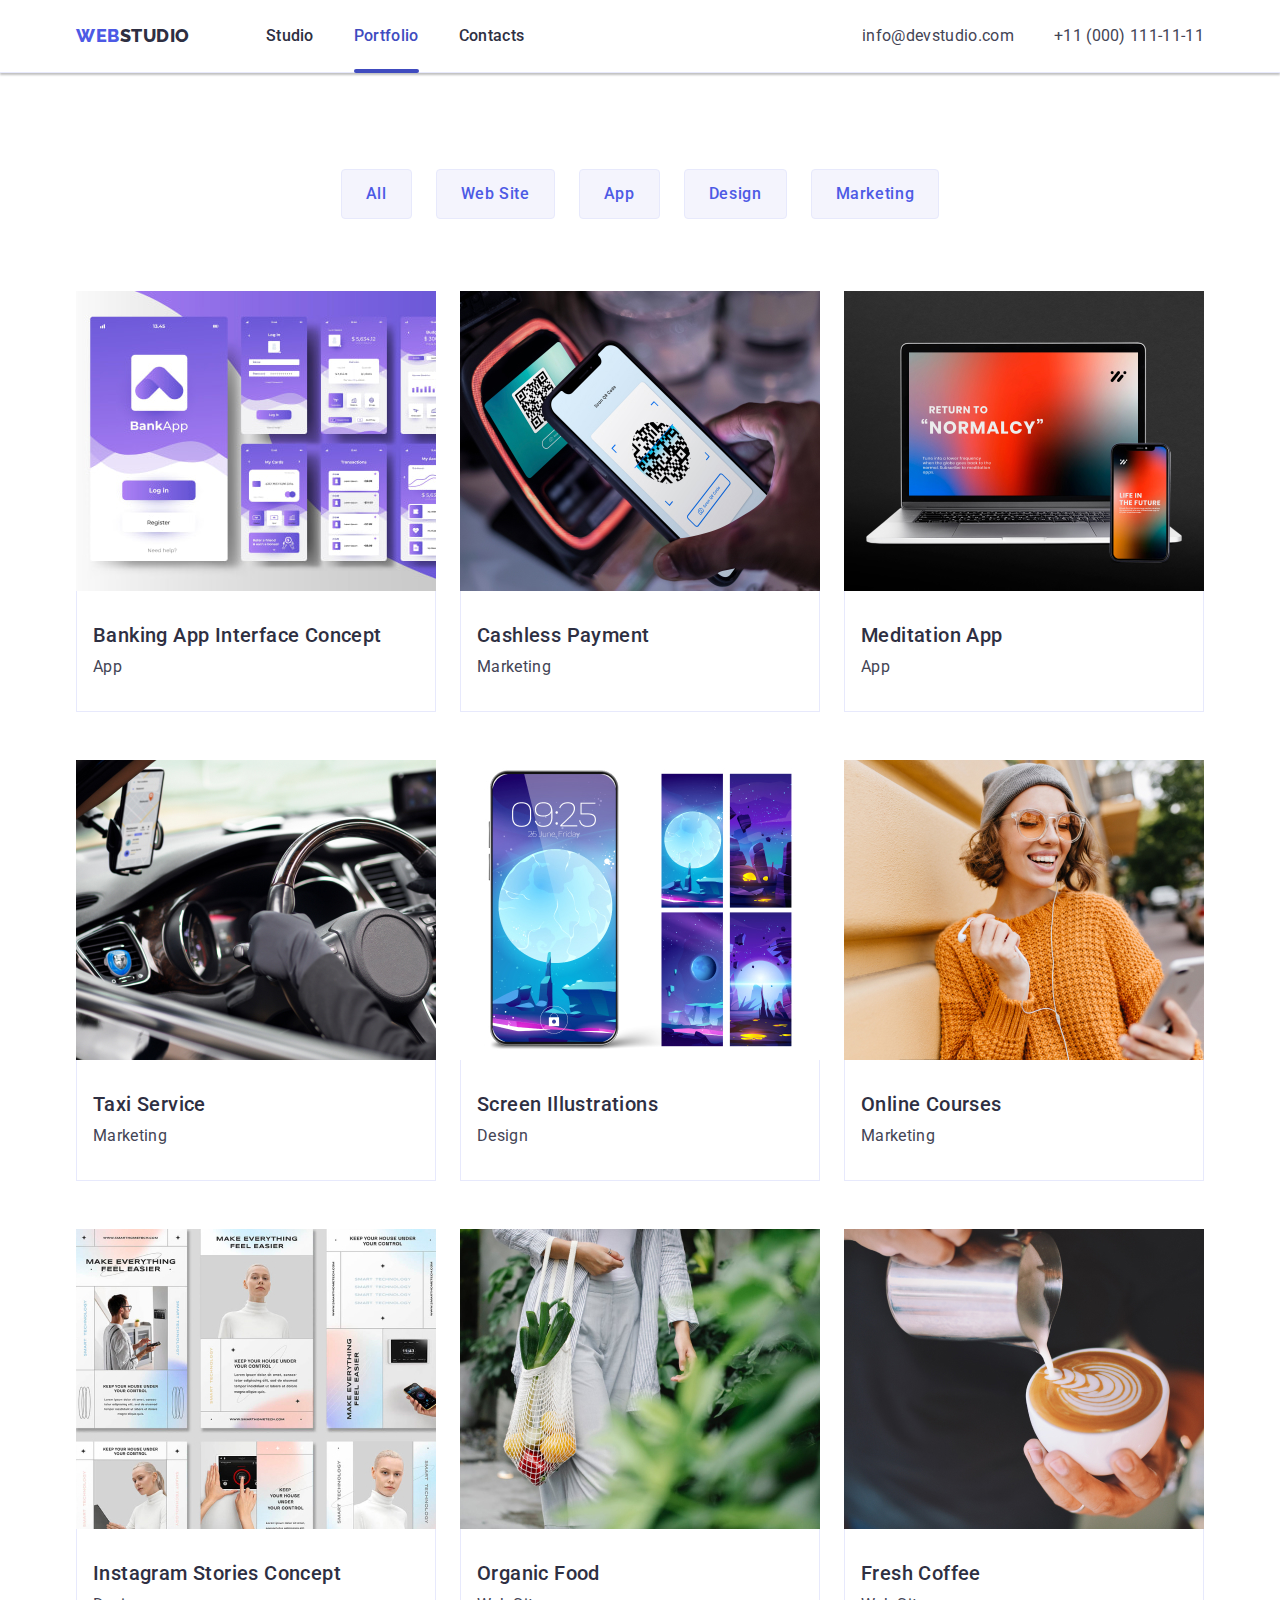
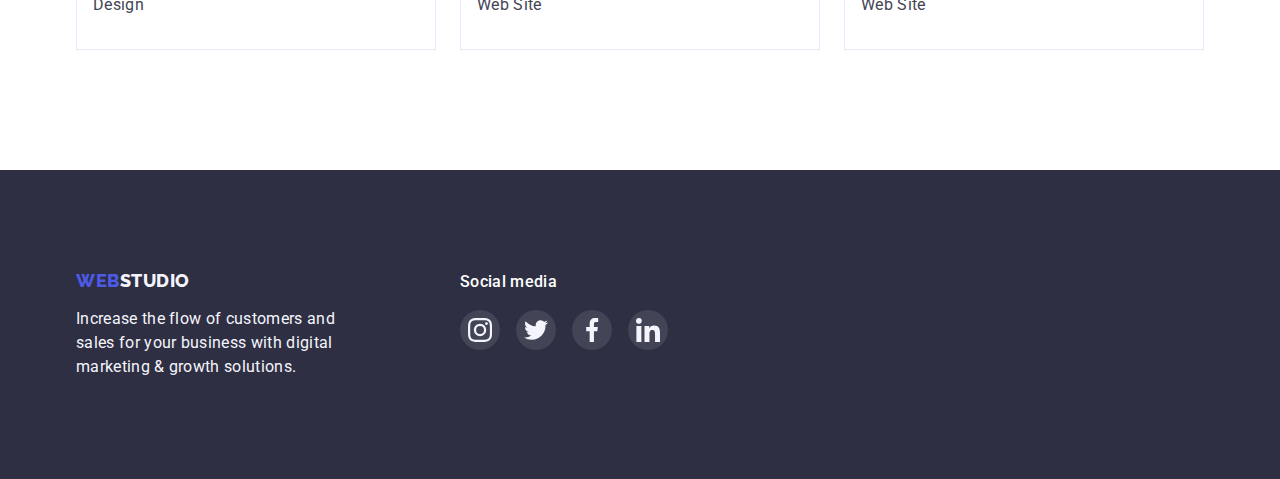
==== portfolio.html @ aee4870f "Initial commit" ====
<!DOCTYPE html>
<html lang="en">
  <head>
    <meta charset="UTF-8" />
    <meta http-equiv="X-UA-Compatible" content="IE=edge" />
    <meta name="viewport" content="width=device-width, initial-scale=1.0" />
    <title>WebStudio</title>

    <link rel="preconnect" href="https://fonts.googleapis.com" />
    <link rel="preconnect" href="https://fonts.gstatic.com" crossorigin />
    <link
      href="https://fonts.googleapis.com/css2?family=Raleway:wght@800&family=Roboto:wght@400;500;700;900&display=swap"
      rel="stylesheet"
    />

    <link
      rel="stylesheet"
      href="https://cdnjs.cloudflare.com/ajax/libs/modern-normalize/1.1.0/modern-normalize.css"
      integrity="sha512-Y0MM+V6ymRKN2zStTqzQ227DWhhp4Mzdo6gnlRnuaNCbc+YN/ZH0sBCLTM4M0oSy9c9VKiCvd4Jk44aCLrNS5Q=="
      crossorigin="anonymous"
      referrerpolicy="no-referrer"
    />

    <link rel="stylesheet" href="./css/styles.css" />
  </head>
  <body class="body">
    <header class="header">
      <div class="container header-container">
        <nav class="header-nav">
          <a class="logo link" href="./index.html">
            Web<span class="logo-span">Studio</span></a
          >
          <ul class="header-nav-list list">
            <li class="header-nav-items">
              <a class="header-nav-link link-items" href="./index.html"
                >Studio</a
              >
            </li>
            <li class="header-nav-items">
              <a
                class="header-nav-link link-items active-menu"
                href="./portfolio.html"
                >Portfolio</a
              >
            </li>
            <li class="header-nav-items">
              <a class="header-nav-link link-items" href="">Contacts</a>
            </li>
          </ul>
        </nav>
        <address class="header-contact">
          <ul class="header-contact-list list">
            <li class="header-contact-item">
              <a
                class="header-contact-link link-items"
                href="mailto:info@devstudio.com"
                >info@devstudio.com</a
              >
            </li>
            <li class="header-contact-item">
              <a class="header-contact-link link-items" href="tel:+110001111111"
                >+11 (000) 111-11-11</a
              >
            </li>
          </ul>
        </address>
      </div>
    </header>

    <!-- Filter or menu-->

    <main>
      <section class="portfolio">
        <div class="container">
          <h1 class="visually-hidden">Portfolio</h1>
          <ul class="buttons-list list">
            <li>
              <button class="buttons-list-name button" type="button">
                All
              </button>
            </li>
            <li>
              <button class="buttons-list-name button" type="button">
                Web Site
              </button>
            </li>
            <li>
              <button class="buttons-list-name button" type="button">
                App
              </button>
            </li>
            <li>
              <button class="buttons-list-name button" type="button">
                Design
              </button>
            </li>
            <li>
              <button class="buttons-list-name button" type="button">
                Marketing
              </button>
            </li>
          </ul>

          <!-- Images Menu-->

          <ul class="works-list list">
            <li class="works-items">
              <a href="" class="works-link link">
                <div class="works-image-box">
                  <img
                    class="works-images"
                    src="./images/banking-app.jpg"
                    alt="Banking App Interface Concept"
                  />
                  <p class="works-images-text">
                    14 Stylish and User-Friendly App Design Concepts · Task
                    Manager App · Calorie Tracker App · Exotic Fruit Ecommerce
                    App · Cloud Storage App
                  </p>
                </div>
                <div class="works-content-text">
                  <h2 class="works-image-name">
                    Banking App Interface Concept
                  </h2>
                  <p class="works-image-content">App</p>
                </div>
              </a>
            </li>
            <li class="works-items">
              <a href="" class="works-link link">
                <div class="works-image-box">
                  <img
                    class="works-images"
                    src="./images/scan-qrc.jpg"
                    alt="Cashless Payment"
                  />
                  <p class="works-images-text">
                    14 Stylish and User-Friendly App Design Concepts · Task
                    Manager App · Calorie Tracker App · Exotic Fruit Ecommerce
                    App · Cloud Storage App
                  </p>
                </div>
                <div class="works-content-text">
                  <h2 class="works-image-name">Cashless Payment</h2>
                  <p class="works-image-content">Marketing</p>
                </div>
              </a>
            </li>
            <li class="works-items">
              <a href="" class="works-link link">
                <div class="works-image-box">
                  <img
                    class="works-images"
                    src="./images/medit-app.jpg"
                    alt="Meditation App"
                  />
                  <p class="works-images-text">
                    14 Stylish and User-Friendly App Design Concepts · Task
                    Manager App · Calorie Tracker App · Exotic Fruit Ecommerce
                    App · Cloud Storage App
                  </p>
                </div>
                <div class="works-content-text">
                  <h2 class="works-image-name">Meditation App</h2>
                  <p class="works-image-content">App</p>
                </div>
              </a>
            </li>
            <li class="works-items">
              <a href="" class="works-link link">
                <div class="works-image-box">
                  <img
                    class="works-images"
                    src="./images/taxi-service.jpg"
                    alt="Taxi Service"
                  />
                  <p class="works-images-text">
                    14 Stylish and User-Friendly App Design Concepts · Task
                    Manager App · Calorie Tracker App · Exotic Fruit Ecommerce
                    App · Cloud Storage App
                  </p>
                </div>
                <div class="works-content-text">
                  <h2 class="works-image-name">Taxi Service</h2>
                  <p class="works-image-content">Marketing</p>
                </div>
              </a>
            </li>
            <li class="works-items">
              <a href="" class="works-link link">
                <div class="works-image-box">
                  <img
                    class="works-images"
                    src="./images/scr-illust.jpg"
                    alt="Screen Illustrations"
                  />
                  <p class="works-images-text">
                    14 Stylish and User-Friendly App Design Concepts · Task
                    Manager App · Calorie Tracker App · Exotic Fruit Ecommerce
                    App · Cloud Storage App
                  </p>
                </div>
                <div class="works-content-text">
                  <h2 class="works-image-name">Screen Illustrations</h2>
                  <p class="works-image-content">Design</p>
                </div>
              </a>
            </li>
            <li class="works-items">
              <a href="" class="works-link link">
                <div class="works-image-box">
                  <img
                    class="works-images"
                    src="./images/online-cour.jpg"
                    alt="Online Courses"
                  />
                  <p class="works-images-text">
                    14 Stylish and User-Friendly App Design Concepts · Task
                    Manager App · Calorie Tracker App · Exotic Fruit Ecommerce
                    App · Cloud Storage App
                  </p>
                </div>
                <div class="works-content-text">
                  <h2 class="works-image-name">Online Courses</h2>
                  <p class="works-image-content">Marketing</p>
                </div>
              </a>
            </li>
            <li class="works-items">
              <a href="" class="works-link link">
                <div class="works-image-box">
                  <img
                    class="works-images"
                    src="./images/instagram.jpg"
                    alt="Instagram Stories Concept"
                  />
                  <p class="works-images-text">
                    14 Stylish and User-Friendly App Design Concepts · Task
                    Manager App · Calorie Tracker App · Exotic Fruit Ecommerce
                    App · Cloud Storage App
                  </p>
                </div>
                <div class="works-content-text">
                  <h2 class="works-image-name">Instagram Stories Concept</h2>
                  <p class="works-image-content">Design</p>
                </div>
              </a>
            </li>
            <li class="works-items">
              <a href="" class="works-link link">
                <div class="works-image-box">
                  <img
                    class="works-images"
                    src="./images/food.jpg"
                    alt="Organic Food"
                  />
                  <p class="works-images-text">
                    14 Stylish and User-Friendly App Design Concepts · Task
                    Manager App · Calorie Tracker App · Exotic Fruit Ecommerce
                    App · Cloud Storage App
                  </p>
                </div>
                <div class="works-content-text">
                  <h2 class="works-image-name">Organic Food</h2>
                  <p class="works-image-content">Web Site</p>
                </div>
              </a>
            </li>
            <li class="works-items">
              <a href="" class="works-link link">
                <div class="works-image-box">
                  <img
                    class="works-images"
                    src="./images/coffee.jpg"
                    alt="Fresh Coffee"
                  />
                  <p class="works-images-text">
                    14 Stylish and User-Friendly App Design Concepts · Task
                    Manager App · Calorie Tracker App · Exotic Fruit Ecommerce
                    App · Cloud Storage App
                  </p>
                </div>
                <div class="works-content-text">
                  <h2 class="works-image-name">Fresh Coffee</h2>
                  <p class="works-image-content">Web Site</p>
                </div>
              </a>
            </li>
          </ul>
        </div>
      </section>
    </main>

    <!-- Footer -->

    <footer class="footer">
      <div class="container footer-container">
        <div class="footer-leftside">
          <a class="logo-footer link" href="./index.html"
            >Web<span class="footer-span">Studio</span></a
          >
          <p class="footer-content">
            Increase the flow of customers and sales for your business with
            digital marketing & growth solutions.
          </p>
        </div>
        <div class="footer-wrap">
          <p class="footer-wrap-name">Social media</p>
          <ul class="footer-soc-list list">
            <li class="footer-soc-item">
              <a href="" class="footer-soc-link link">
                <svg class="footer-soc-icon" widht="24" height="24">
                  <use href="./images/icons.svg#icon-instagram"></use>
                </svg>
              </a>
            </li>
            <li class="footer-soc-item">
              <a href="" class="footer-soc-link link">
                <svg class="footer-soc-icon" widht="24" height="24">
                  <use href="./images/icons.svg#icon-twitter"></use>
                </svg>
              </a>
            </li>
            <li class="footer-soc-item">
              <a href="" class="footer-soc-link link">
                <svg class="footer-soc-icon" widht="24" height="24">
                  <use href="./images/icons.svg#icon-facebook"></use>
                </svg>
              </a>
            </li>
            <li class="footer-soc-item">
              <a href="" class="footer-soc-link link">
                <svg class="footer-soc-icon" widht="24" height="24">
                  <use href="./images/icons.svg#icon-linkedin"></use>
                </svg>
              </a>
            </li>
          </ul>
        </div>
      </div>
    </footer>
  </body>
</html>
---- css/styles.css ----
:root {
  --navy-blue: #2e2f42;
  --slate: #434455;
  --light-slate: #8e8f99;
  --white: #ffffff;
  --cornflower: #e7e9fc;
  --iris: #4d5ae5;
  --ocean: #404bbf;
  --cloud: #f4f4fd;
  --green: #31d0aa;
}

p,
h1,
h2,
h3,
h4,
h5,
h6 {
  margin: 0;
}

ul {
  margin: 0;
  padding-left: 0;
}

img {
  display: block;
}

body {
  font-family: "Roboto", sans-serif;
  color: var(--slate);
  background-color: var(--white);
}

.button {
  cursor: pointer;
}

.link,
.link-items {
  text-decoration: none;
}

.link-items:hover,
.link-items:focus {
  color: var(--ocean);
}

.list {
  list-style: none;
}

.container {
  width: 1158px;
  padding-left: 15px;
  padding-right: 15px;
  margin: 0 auto;
}

.section {
  padding-bottom: 120px;
  padding-top: 120px;
}

.visually-hidden {
  position: absolute;
  width: 1px;
  height: 1px;
  margin: -1px;
  border: 0;
  padding: 0;
  white-space: nowrap;
  clip-path: inset(100%);
  clip: rect(0 0 0 0);
  overflow: hidden;
}

/*-------------------------- Header --------------------------*/

.header {
  padding-top: 24px;
  padding-bottom: 24px;
  border-bottom: 1px solid var(--cornflower);
  box-shadow: 0px 2px 2px rgba(0, 0, 0, 0.25);
}

.header-container {
  display: flex;
}

.header-nav {
  display: flex;
  align-items: center;
  margin-right: auto;
}

.logo {
  font-family: "Raleway", sans-serif;
  font-weight: 800;
  font-size: 18px;
  line-height: 1.17;
  letter-spacing: 0.03em;
  text-transform: uppercase;
  color: var(--iris);
}

.logo-span {
  color: var(--navy-blue);
}

.header-nav-list {
  display: flex;
  gap: 40px;
  margin-left: 76px;
}

/* .header-nav-items {
} */

.header-nav-link {
  font-weight: 500;
  font-size: 16px;
  line-height: 1.5;
  letter-spacing: 0.02em;
  color: var(--navy-blue);
  transition: color 250ms cubic-bezier(0.4, 0, 0.2, 1);
}

.active-menu {
  position: relative;
  color: var(--ocean);
}
.active-menu::after {
  position: absolute;
  content: "";
  display: block;
  background-color: var(--ocean);
  width: 100%;
  height: 4px;
  bottom: -28px;
  border-radius: 2px;
}

.header-contact {
  font-style: normal;
}

.header-contact-list {
  display: flex;
  align-items: center;
  gap: 40px;
}

/* .header-contact-item {
} */

.header-contact-link {
  font-size: 16px;
  line-height: 1.5;
  letter-spacing: 0.02em;
  color: var(--slate);
  transition: color 250ms cubic-bezier(0.4, 0, 0.2, 1);
}

/*-------------------------- Hero image --------------------------*/

.hero {
  max-width: 1440px;
  text-align: center;
  background-color: var(--navy-blue);
  background-image: linear-gradient(
      rgba(46, 47, 66, 0.7),
      rgba(46, 47, 66, 0.7)
    ),
    url(../images/hero-page.jpg);
  background-position: center;
  background-repeat: no-repeat;
  background-size: cover;
  padding: 188px 0;
  margin: auto;
}

/* .hero-container {

} */

.hero-title {
  width: 496px;
  font-weight: 700;
  font-size: 56px;
  line-height: 1.07;
  text-align: center;
  letter-spacing: 0.02em;
  color: var(--white);
  margin: auto;
}
.hero-button {
  font-family: "Roboto", sans-serif;
  width: 169px;
  height: 56px;
  background-color: var(--iris);
  box-shadow: 0px 4px 4px rgba(0, 0, 0, 0.15);
  border-radius: 4px;
  margin-top: 48px;
  border: none;
  font-weight: 500;
  font-size: 16px;
  line-height: 1.5;
  letter-spacing: 0.04em;
  color: var(--white);
  transition: background-color 250ms cubic-bezier(0.4, 0, 0.2, 1),
    box-shadow 250ms cubic-bezier(0.4, 0, 0.2, 1);
}

.hero-button:focus,
.hero-button:hover {
  background-color: var(--ocean);
}

/*-------------------------- Technology list --------------------------*/

/* .technology {
} */

/* .technology-title{
 } */

.technology-block-icon {
  height: 112px;
  background-color: var(--cloud);
  display: flex;
  align-items: center;
  justify-content: center;
  margin-bottom: 8px;
}

/* .technology-icon {
} */

.technology-list {
  display: flex;
  align-items: center;
  gap: 24px;
}

.technology-list-items {
  width: calc((100% - 72px) / 4);
}
.technology-items-name {
  font-weight: 500;
  font-size: 20px;
  line-height: 1.2;
  letter-spacing: 0.02em;
  color: var(--navy-blue);
  margin-bottom: 8px;
}
.technology-items-content {
  font-size: 16px;
  line-height: 1.5;
  letter-spacing: 0.02em;
  color: var(--slate);
}

/*-------------------------- Product list ---------------------------*/

.product {
  padding-top: 0;
}

.product-title {
  font-weight: 700;
  font-size: 36px;
  line-height: 1.11;
  text-align: center;
  letter-spacing: 0.02em;
  text-transform: capitalize;
  color: var(--navy-blue);
  margin-bottom: 72px;
}

.product-list {
  display: flex;
  align-items: center;
  gap: 24px;
}

/* .product-list-items {
} */

/* .product-images {
} */

/*-------------------------- Team --------------------------*/

.team {
  background: var(--cloud);
}
.team-title {
  font-weight: 700;
  font-size: 36px;
  line-height: 1.11;
  text-align: center;
  letter-spacing: 0.02em;
  text-transform: capitalize;
  color: var(--navy-blue);
  margin-bottom: 72px;
}

.team-list {
  display: flex;
  gap: 24px;
}

.team-list-items {
  background: var(--white);
  box-shadow: 0px 1px 6px rgba(46, 47, 66, 0.08),
    0px 1px 1px rgba(46, 47, 66, 0.16), 0px 2px 1px rgba(46, 47, 66, 0.08);
  border-radius: 0px 0px 4px 4px;
  width: calc((100% - 72px) / 4);
  padding-bottom: 32px;
}

.team-item-photo {
  width: 264px;
  height: 260px;
  margin-bottom: 32px;
}

/* .team-item-wrap {
} */

.team-person-name {
  font-weight: 500;
  font-size: 20px;
  line-height: 1.2;
  text-align: center;
  letter-spacing: 0.02em;
  color: var(--navy-blue);
  margin-bottom: 8px;
}

.team-person-job {
  font-weight: 400;
  font-size: 16px;
  line-height: 1.5;
  text-align: center;
  letter-spacing: 0.02em;
  color: var(--slate);
  margin-bottom: 8px;
}

.team-soc-list {
  display: flex;
  justify-content: center;
  gap: 24px;
}

.team-soc-item {
  width: 40px;
  height: 40px;
}

.team-soc-link {
  width: 100%;
  height: 100%;
  border-radius: 50%;
  background-color: var(--iris);
  display: flex;
  align-items: center;
  justify-content: center;
  transition: background-color 250ms cubic-bezier(0.4, 0, 0.2, 1);
}

.team-soc-link:hover,
.team-soc-link:focus {
  background-color: var(--ocean);
}

.team-soc-icon {
  fill: var(--cloud);
}

/*-------------------------- Customers --------------------------*/

/* .customers {
} */

.customers-tittle {
  font-weight: 700;
  font-size: 36px;
  line-height: 1.11;
  text-align: center;
  letter-spacing: 0.02em;
  color: var(--navy-blue);
  margin-bottom: 72px;
}

.customers-list {
  display: flex;
  justify-content: center;
  margin: auto;
  gap: 24px;
}

.customers-item {
  min-width: 168px;
  min-height: 88px;
  width: calc((100% - 120px) / 6);
  transition: border-color 250ms cubic-bezier(0.4, 0, 0.2, 1);
}

.customers-link {
  width: 100%;
  height: 100%;
  display: flex;
  align-items: center;
  justify-content: center;
  color: var(--light-slate);
  border: 1px solid var(--light-slate);
  border-radius: 4px;
  transition: color 250ms cubic-bezier(0.4, 0, 0.2, 1),
    border-color 250ms cubic-bezier(0.4, 0, 0.2, 1);
}

.customers-icon {
  fill: currentColor;
}

.customers-link:hover,
.customers-link:focus {
  color: var(--ocean);
  border-color: var(--ocean);
}

/*-------------------------- Footer --------------------------*/

.footer {
  background: var(--navy-blue);
  padding-top: 100px;
  padding-bottom: 100px;
}

.footer-container {
  display: flex;
}

.logo-footer {
  font-family: "Raleway", sans-serif;
  font-weight: 800;
  font-size: 18px;
  line-height: 1.17;
  align-items: center;
  letter-spacing: 0.03em;
  color: var(--iris);
  text-transform: uppercase;
}

.footer-span {
  color: var(--cloud);
}

.footer-content {
  max-width: 264px;
  font-size: 16px;
  line-height: 1.5;
  letter-spacing: 0.02em;
  color: var(--cloud);
  margin-top: 16px;
}

.footer-wrap {
  margin-left: 120px;
}

.footer-wrap-name {
  font-weight: 500;
  line-height: 1.5;
  letter-spacing: 0.02em;
  color: var(--white);
  margin-bottom: 16px;
}

.footer-soc-list {
  display: flex;
  justify-content: center;
  gap: 16px;
}

.footer-soc-item {
  width: 40px;
  height: 40px;
}

.footer-soc-link {
  width: 100%;
  height: 100%;
  border-radius: 50%;
  background-color: var(--slate);
  display: flex;
  align-items: center;
  justify-content: center;
  transition: background-color 250ms cubic-bezier(0.4, 0, 0.2, 1);
}

.footer-soc-link:hover,
.footer-soc-link:focus {
  background-color: var(--green);
}

.footer-soc-icon {
  fill: var(--cloud);
}

/*-------------------------- Portfolio page --------------------------*/

.portfolio {
  padding-top: 96px;
  padding-bottom: 120px;
}

.buttons-list {
  margin-bottom: 72px;
  display: flex;
  justify-content: center;
  gap: 24px;
}

.buttons-list-name:hover,
.buttons-list-name:focus {
  color: var(--white);
  background-color: var(--ocean);
  box-shadow: 0px 3px 1px rgba(0, 0, 0, 0.1), 0px 2px 1px rgba(0, 0, 0, 0.08),
    0px 2px 2px rgba(0, 0, 0, 0.12);
  border-color: transparent;
}

.buttons-list-name {
  font-family: "Roboto", sans-serif;
  font-weight: 500;
  font-size: 16px;
  line-height: 24px;
  text-align: center;
  letter-spacing: 0.04em;
  color: var(--iris);
  background: var(--cloud);
  border-radius: 4px;
  padding: 12px 24px;
  border: 1px solid var(--cornflower);
  transition: background-color 250ms cubic-bezier(0.4, 0, 0.2, 1),
    color 250ms cubic-bezier(0.4, 0, 0.2, 1),
    border-color 250ms cubic-bezier(0.4, 0, 0.2, 1),
    box-shadow 250ms cubic-bezier(0.4, 0, 0.2, 1);
}

/*-------------------------- Works list --------------------------*/

.works-list {
  display: flex;
  flex-wrap: wrap;
  gap: 48px 24px;
}

.works-list li {
  width: calc((100% - 48px) / 3);
}

.works-items {
  max-width: 360px;
}

.works-link {
  color: var(--navy-blue);
  display: block;
  transition: box-shadow 250ms cubic-bezier(0.4, 0, 0.2, 1);
}

.works-link:hover .works-images-text,
.works-link:focus .works-images-text {
  transform: translate(0);
}

.works-link:hover,
.works-link:focus {
  box-shadow: 0px 1px 6px rgba(46, 47, 66, 0.08),
    0px 1px 1px rgba(46, 47, 66, 0.16), 0px 2px 1px rgba(46, 47, 66, 0.08);
}

.works-image-box {
  position: relative;
  overflow: hidden;
}

.works-content-text {
  border: 1px solid var(--cornflower);
  border-top: none;
  padding: 32px 0 32px 16px;
}

/* .works-images {
} */

.works-image-name {
  font-weight: 500;
  font-size: 20px;
  line-height: 1.2;
  letter-spacing: 0.02em;
  color: var(--navy-blue);
  margin-bottom: 8px;
}

.works-images-text {
  display: block;
  position: absolute;
  top: 0;
  font-size: 16px;
  line-height: 1.5;
  letter-spacing: 0.02em;
  color: var(--cloud);
  background-color: var(--iris);
  height: 100%;
  padding: 40px 32px;
  transform: translateY(100%);
  transition: transform 250ms cubic-bezier(0.4, 0, 0.2, 1);
}

.works-image-content {
  font-size: 16px;
  line-height: 1.5;
  letter-spacing: 0.02em;
  color: var(--slate);
}

.backdrop {
  position: fixed;
  top: 0;
  left: 0;
  width: 100%;
  height: 100%;
  background-color: rgba(46, 47, 66, 0.4);
  transition: opacity 300ms linear, visibility 300ms linear;
}

.modal {
  width: 408px;
  min-height: 576px;
  background-color: var(--white);
  box-shadow: 0px 1px 1px rgba(0, 0, 0, 0.14), 0px 1px 3px rgba(0, 0, 0, 0.12),
    0px 2px 1px rgba(0, 0, 0, 0.2);
  border-radius: 4px;
  position: absolute;
  top: 50%;
  left: 50%;
  transform: translate(-50%, -50%) scale(1);
  transition: transform 300ms linear;
  padding: 24px;
}

.backdrop.is-hidden .modal {
  transform: translate(-50%, -50%) scale(0);
}

.modal-button-close {
  position: absolute;
  top: 24px;
  right: 24px;
  width: 24px;
  height: 24px;
  border: 1px solid rgba(0, 0, 0, 0.1);
  background-color: transparent;
  border-radius: 50%;
  display: block;
  margin-left: auto;
  cursor: pointer;
  transition: background-color 250ms cubic-bezier(0.4, 0, 0.2, 1),
    fill 250ms cubic-bezier(0.4, 0, 0.2, 1);
}

.modal-button-close:focus,
.modal-button-close:hover {
  background-color: var(--ocean);
  fill: var(--white);
}

.modal-button-close-icon {
  display: flex;
  align-items: center;
  justify-content: center;
  margin: auto;
  background-color: transparent;
}

.is-hidden {
  opacity: 0;
  visibility: hidden;
  pointer-events: none;
}
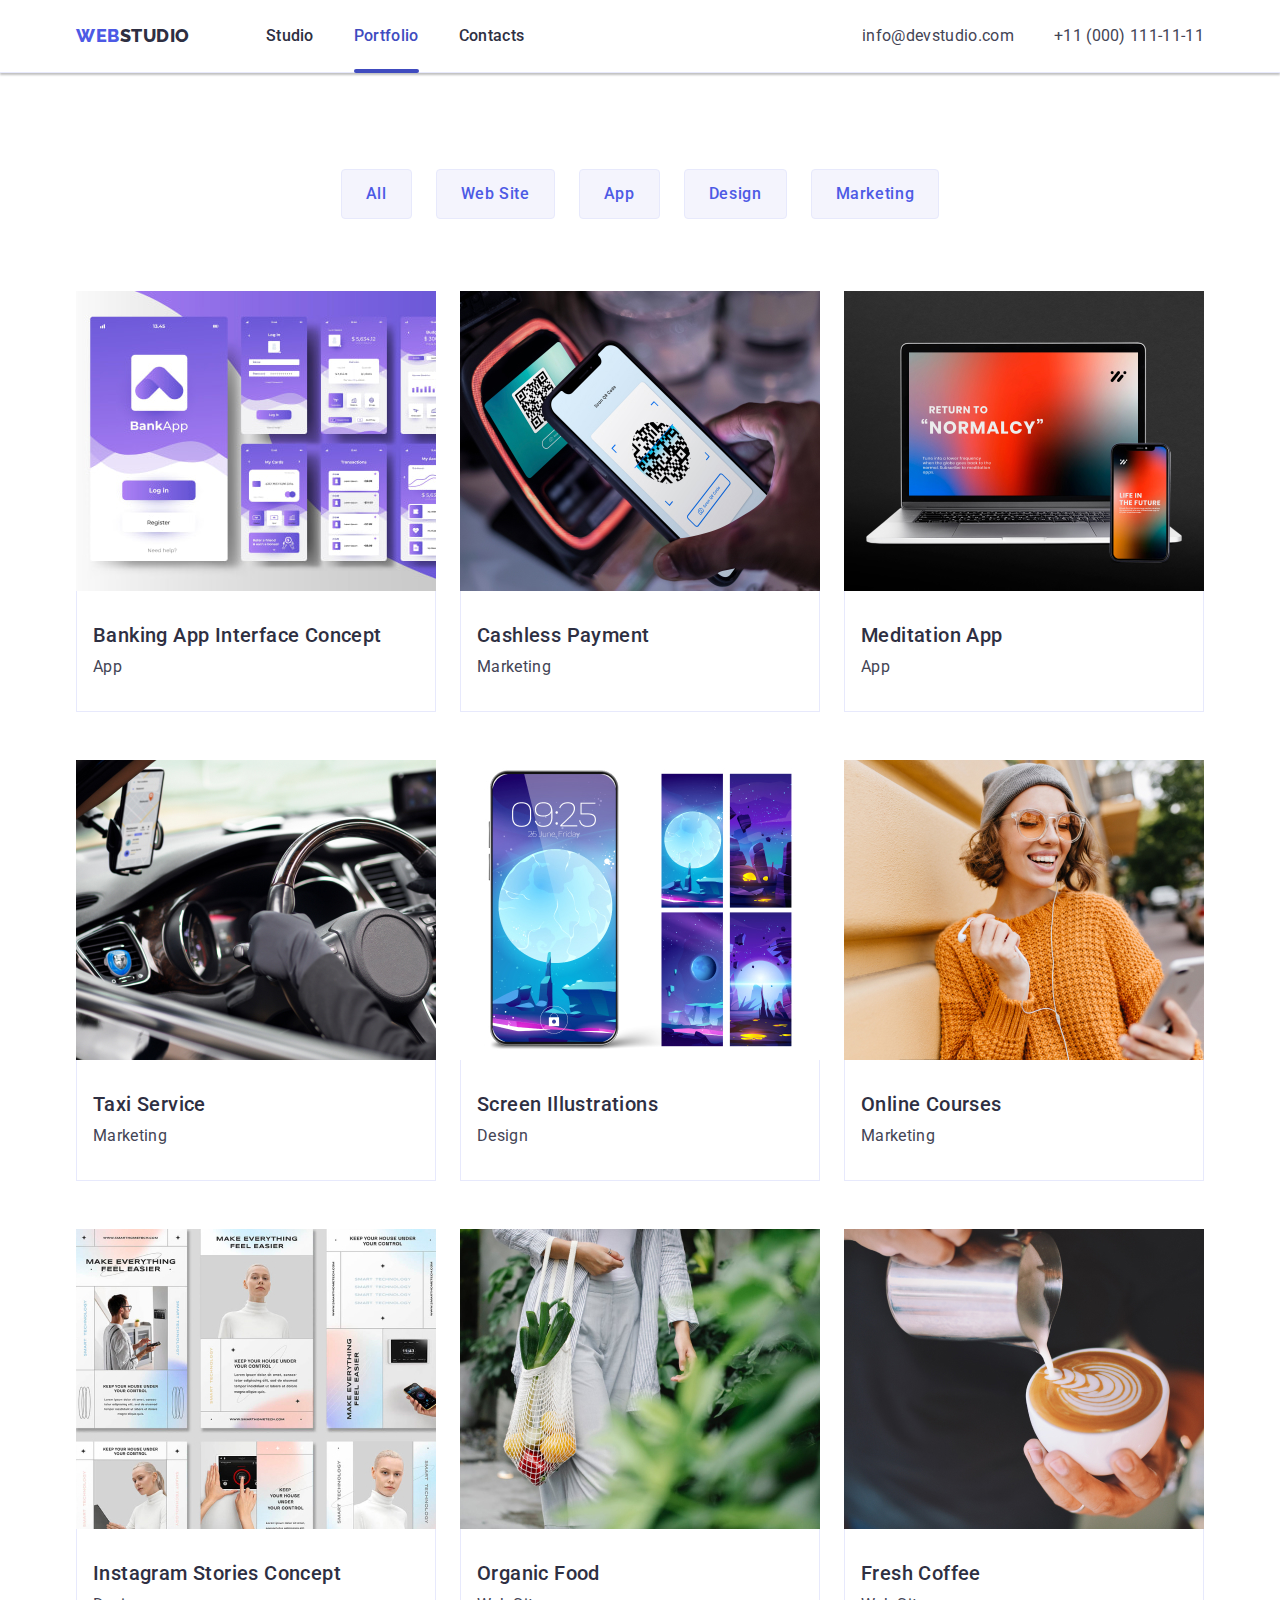
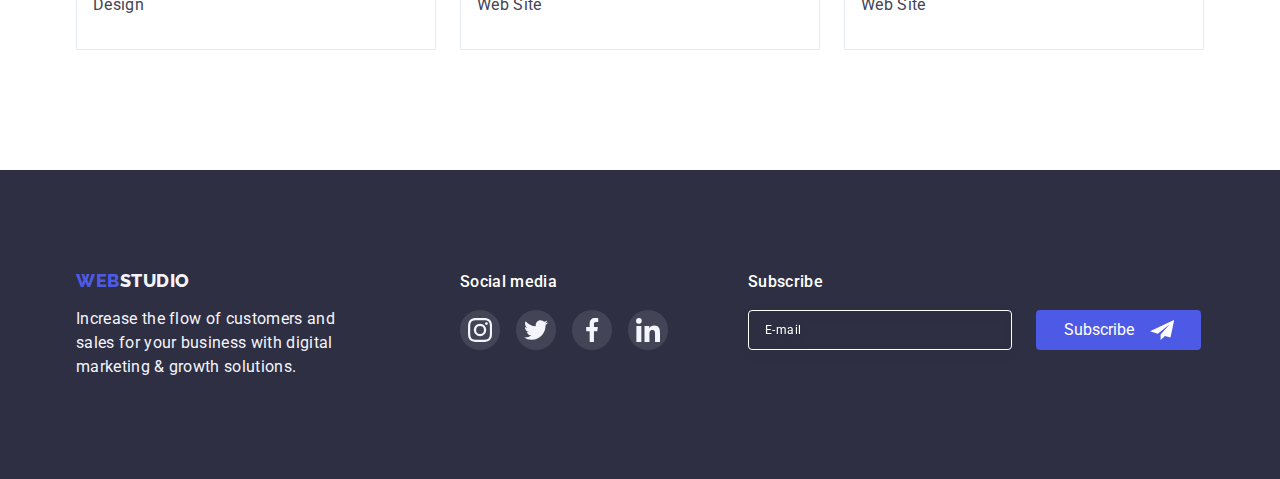
==== commit b7582c12: "start hw6" ====
--- a/portfolio.html
+++ b/portfolio.html
@@ -309,33 +309,53 @@
           <ul class="footer-soc-list list">
             <li class="footer-soc-item">
               <a href="" class="footer-soc-link link">
-                <svg class="footer-soc-icon" widht="24" height="24">
+                <svg class="footer-soc-icon" width="24" height="24">
                   <use href="./images/icons.svg#icon-instagram"></use>
                 </svg>
               </a>
             </li>
             <li class="footer-soc-item">
               <a href="" class="footer-soc-link link">
-                <svg class="footer-soc-icon" widht="24" height="24">
+                <svg class="footer-soc-icon" width="24" height="24">
                   <use href="./images/icons.svg#icon-twitter"></use>
                 </svg>
               </a>
             </li>
             <li class="footer-soc-item">
               <a href="" class="footer-soc-link link">
-                <svg class="footer-soc-icon" widht="24" height="24">
+                <svg class="footer-soc-icon" width="24" height="24">
                   <use href="./images/icons.svg#icon-facebook"></use>
                 </svg>
               </a>
             </li>
             <li class="footer-soc-item">
               <a href="" class="footer-soc-link link">
-                <svg class="footer-soc-icon" widht="24" height="24">
+                <svg class="footer-soc-icon" width="24" height="24">
                   <use href="./images/icons.svg#icon-linkedin"></use>
                 </svg>
               </a>
             </li>
           </ul>
+        </div>
+        <div class="footer-subsc-wrap">
+          <p class="footer-subsc-name">Subscribe</p>
+          <form>
+            <label class="footer-subsc-label">
+              <input
+                type="email"
+                class="footer-subsc-input"
+                placeholder="E-mail"
+                name="user_email"
+                required
+              />
+            </label>
+            <button type="submit" class="footer-subsc-button">
+              Subscribe
+              <svg class="footer-subsc-button-icon" width="24" height="24">
+                <use href="./images/icons.svg#icon-send"></use>
+              </svg>
+            </button>
+          </form>
         </div>
       </div>
     </footer>
--- a/css/styles.css
+++ b/css/styles.css
@@ -445,6 +445,7 @@
 
 .footer-container {
   display: flex;
+  align-items: baseline;
 }
 
 .logo-footer {
@@ -513,6 +514,65 @@
 .footer-soc-icon {
   fill: var(--cloud);
 }
+
+.footer-subsc-wrap {
+  width: 453px;
+  margin-left: 80px;
+}
+
+.footer-subsc-name {
+  font-weight: 500;
+  line-height: 1.5;
+  letter-spacing: 0.02em;
+  color: var(--white);
+  margin-bottom: 16px;
+}
+
+/* .footer-subsc-label {
+} */
+
+.footer-subsc-input {
+  position: absolute;
+  width: 264px;
+  height: 40px;
+  background-color: transparent;
+  border: 1px solid var(--white);
+  border-radius: 4px;
+  filter: drop-shadow(0px 4px 4px rgba(0, 0, 0, 0.15));
+  color: var(--white);
+  font-size: 12px;
+  line-height: 2;
+  letter-spacing: 0.04em;
+  padding-left: 16px;
+}
+
+::placeholder {
+  color: var(--white);
+}
+
+.footer-subsc-button {
+  margin: 0;
+  display: flex;
+  align-items: center;
+  justify-content: center;
+  gap: 16px;
+  width: 165px;
+  height: 40px;
+  margin-left: 288px;
+  border-radius: 4px;
+  border: transparent;
+  background-color: var(--iris);
+  color: var(--white);
+  transition: background-color 250ms cubic-bezier(0.4, 0, 0.2, 1);
+}
+
+.footer-subsc-button:focus,
+.footer-subsc-button:hover {
+  background-color: var(--ocean);
+}
+
+/* .footer-subsc-button-icon {
+} */
 
 /*-------------------------- Portfolio page --------------------------*/
 
@@ -655,7 +715,7 @@
   left: 50%;
   transform: translate(-50%, -50%) scale(1);
   transition: transform 300ms linear;
-  padding: 24px;
+  padding: 72px 24px 24px 24px;
 }
 
 .backdrop.is-hidden .modal {
@@ -692,6 +752,20 @@
   background-color: transparent;
 }
 
+.modal-form {
+}
+
+.form-group {
+}
+
+.form-group p {
+  font-weight: 500;
+  font-size: 16px;
+  line-height: 1.5;
+  text-align: center;
+  letter-spacing: 0.02em;
+}
+
 .is-hidden {
   opacity: 0;
   visibility: hidden;
